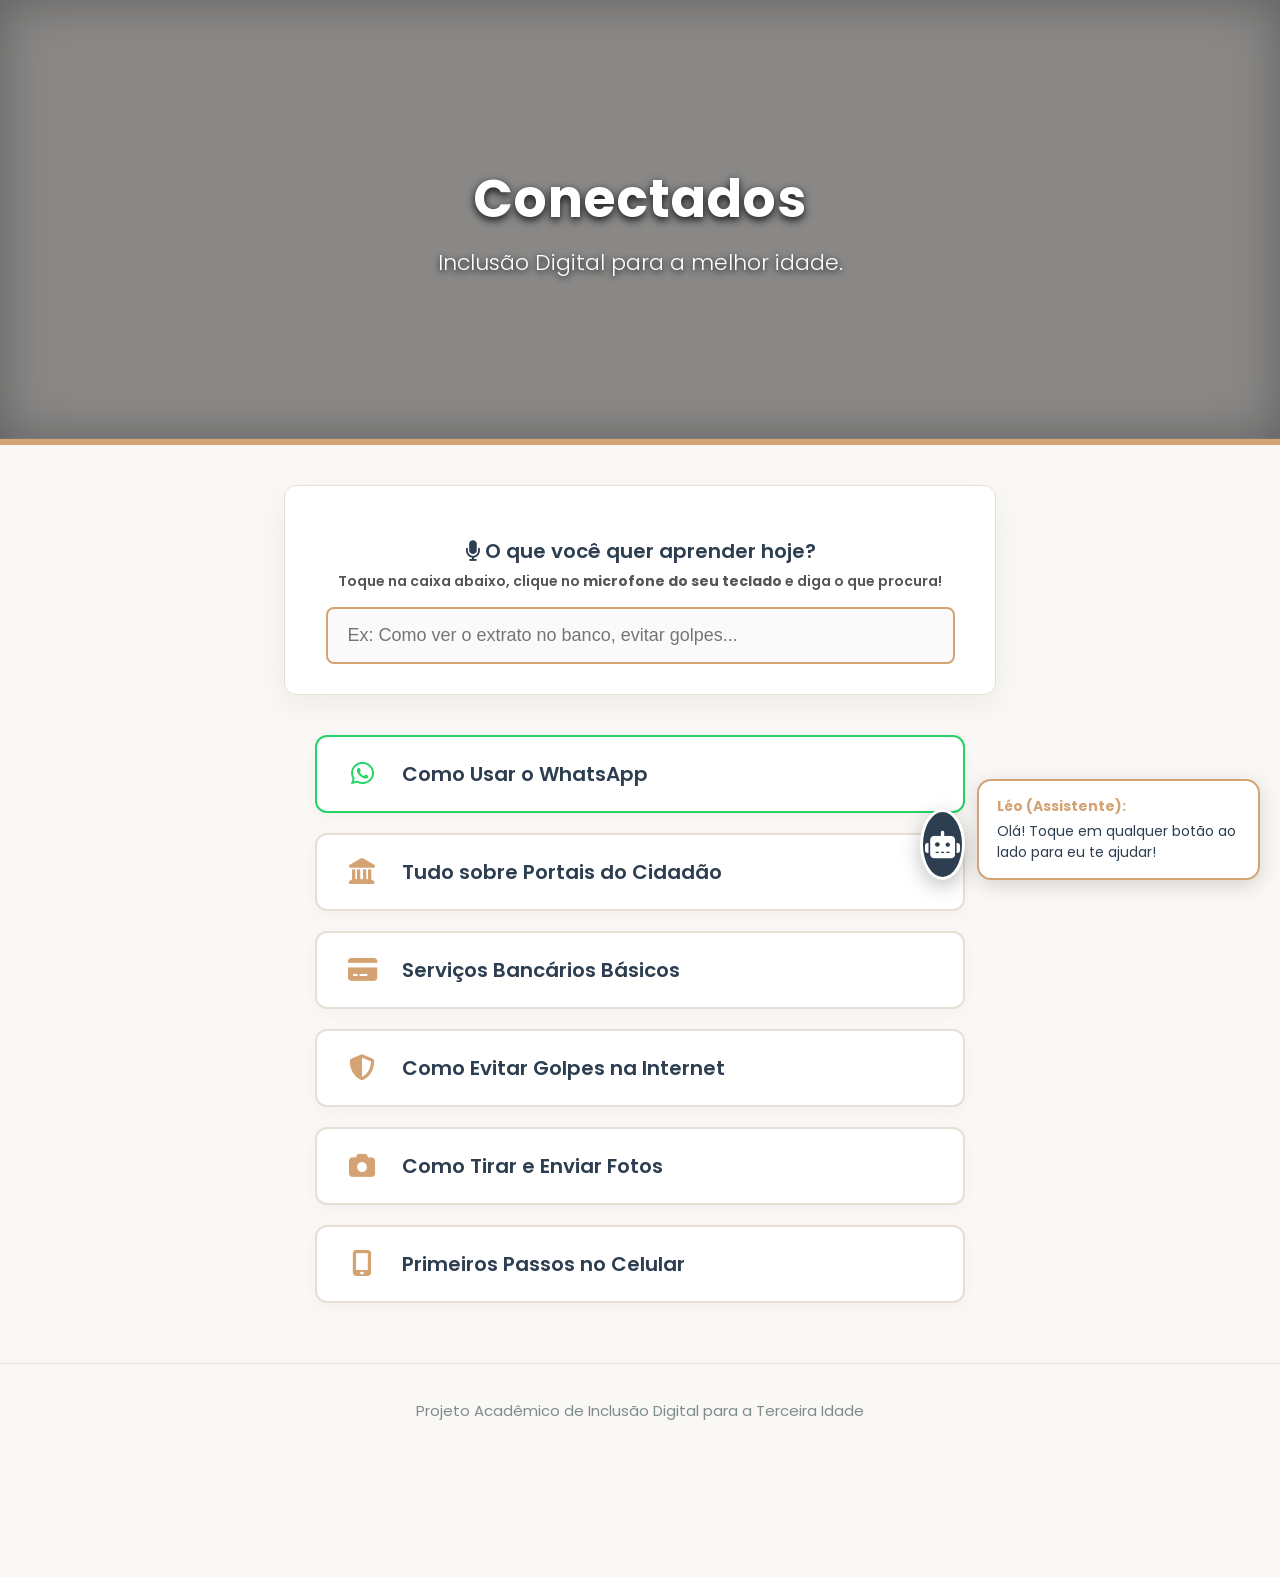
==== index.html @ 883dc1e7 "Add files via upload" ====
<!DOCTYPE html>
<html lang="pt-BR">
<head>
    <meta charset="UTF-8">
    <meta name="viewport" content="width=device-width, initial-scale=1.0">
    <title>Conectados - Portal de Inclusão Digital</title>
    <link rel="stylesheet" href="https://cdnjs.cloudflare.com/ajax/libs/font-awesome/6.4.0/css/all.min.css">
    <link rel="stylesheet" href="style.css">
</head>
<body>

    <!-- Banner Principal -->
    <header class="banner-topo">
        <h1>Conectados</h1>
        <p class="subtitle">Inclusão Digital para a melhor idade.</p>
    </header>

    <div class="search-box">
        <p><i class="fa-solid fa-microphone"></i> O que você quer aprender hoje?</p>
        <p style="font-size: 14px; color: #555; margin-top: -5px; margin-bottom: 15px;">
            Toque na caixa abaixo, clique no <b>microfone do seu teclado</b> e diga o que procura!
        </p>
        <input type="text" class="search-input" placeholder="Ex: Como ver o extrato no banco, evitar golpes...">
    </div>

    <div class="grid-buttons">
        <a href="#" class="btn btn-whatsapp" onclick="mudarFala('Excelente escolha! O WhatsApp é ótimo para conversar com a família.')"><i class="fa-brands fa-whatsapp fa-lg"></i> Como Usar o WhatsApp</a>
        <a href="#" class="btn" onclick="mudarFala('Aqui você aprende a acessar os portais do governo como Meu INSS e Gov.br!')"><i class="fa-solid fa-landmark"></i> Tudo sobre Portais do Cidadão</a>
        <a href="#" class="btn" onclick="mudarFala('Vamos ver como mexer no aplicativo do seu banco com total segurança!')"><i class="fa-solid fa-credit-card"></i> Serviços Bancários Básicos</a>
        <a href="#" class="btn" onclick="mudarFala('Muito importante! Aqui mostro como identificar e não cair em golpes.')"><i class="fa-solid fa-shield-halved"></i> Como Evitar Golpes na Internet</a>
        <a href="#" class="btn" onclick="mudarFala('Quer mandar fotos bonitas para os netos? Vou te ensinar rapidinho!')"><i class="fa-solid fa-camera"></i> Como Tirar e Enviar Fotos</a>
        <a href="#" class="btn" onclick="mudarFala('Está começando agora? Fique tranquilo, vamos do zero nas configurações!')"><i class="fa-solid fa-mobile-screen-button"></i> Primeiros Passos no Celular</a>
    </div>

    <div class="interactive-pet">
        <div class="pet-avatar"><i class="fa-solid fa-robot"></i></div>
        <div class="pet-speech">
            <strong>Léo (Assistente):</strong>
            <span id="textoFala">Olá! Toque em qualquer botão ao lado para eu te ajudar!</span>
        </div>
    </div>

    <footer>
        <p>Projeto Acadêmico de Inclusão Digital para a Terceira Idade</p>
    </footer>

    <script>
        function mudarFala(frase) {
            event.preventDefault(); 
            document.getElementById('textoFala').innerText = frase;
        }
    </script>
</body>
</html>
---- style.css ----
@import url('https://fonts.googleapis.com/css2?family=Poppins:wght@300;400;500;600;700&display=swap');

body {
    font-family: 'Poppins', sans-serif;
    background-color: #FAF8F5;
    color: #2C3E50;
    margin: 0;
    padding: 0;
    text-align: center;
    overflow-x: hidden;
    padding-bottom: 140px;
}

/* Banner com Fundo em CSS Direto da Nuvem (Bypass total do bloqueio do Edge) */
.banner-topo {
    background: linear-gradient(rgba(0, 0, 0, 0.45), rgba(0, 0, 0, 0.45)), url('https://images.unsplash.com/photo-1581579438747-1dc8d17ccce4?auto=format&fit=crop&w=1920&q=80');
    background-size: cover;
    background-position: center;
    color: white;
    padding: 160px 20px;
    border-bottom: 6px solid #D4A373;
    margin-bottom: 40px;
    box-shadow: inset 0 0 50px rgba(0,0,0,0.3);
    position: relative;
}

.banner-topo h1 {
    font-size: 52px;
    font-weight: 700;
    margin: 0 0 10px 0;
    letter-spacing: 1px;
    text-shadow: 0 3px 8px rgba(0,0,0,0.9);
}

.banner-topo p.subtitle {
    font-size: 22px;
    font-weight: 300;
    margin: 0 auto;
    max-width: 850px;
    line-height: 1.4;
    text-shadow: 0 2px 6px rgba(0,0,0,0.9);
}

/* Caixa de Busca */
.search-box {
    background: #ffffff;
    padding: 30px;
    border-radius: 12px;
    box-shadow: 0 10px 30px rgba(0, 0, 0, 0.05);
    margin: 0 auto 40px auto;
    max-width: 650px;
    border: 1px solid #E6DFD5;
}

.search-box p {
    font-size: 20px;
    font-weight: 600;
    color: #2C3E50;
    margin-bottom: 10px;
}

.search-input {
    width: 90%;
    padding: 16px 20px;
    font-size: 18px;
    border: 2px solid #D4A373;
    border-radius: 8px;
    outline: none;
    background-color: #FAFAFA;
}

/* Grade de Botões */
.grid-buttons {
    display: grid;
    grid-template-columns: 1fr;
    gap: 20px;
    max-width: 650px;
    margin: 0 auto;
    padding: 0 15px;
}

.btn {
    background-color: #ffffff;
    color: #2C3E50;
    padding: 22px 25px;
    font-size: 20px;
    font-weight: 600;
    border: 2px solid #E6DFD5;
    border-radius: 12px;
    cursor: pointer;
    box-shadow: 0 4px 15px rgba(0,0,0,0.03);
    text-decoration: none;
    display: flex;
    align-items: center;
    justify-content: flex-start;
    gap: 20px;
    text-align: left;
    transition: all 0.3s;
}

.btn i {
    font-size: 26px;
    color: #D4A373;
    width: 40px;
    text-align: center;
}

.btn:hover {
    background-color: #2C3E50;
    color: white;
    border-color: #2C3E50;
}

.btn-whatsapp {
    border-color: #25D366;
}
.btn-whatsapp i {
    color: #25D366;
}
.btn-whatsapp:hover {
    background-color: #25D366;
    color: white;
}

/* Assistente */
.interactive-pet {
    position: fixed;
    bottom: 20px;
    right: 20px;
    display: flex;
    align-items: flex-end;
    gap: 12px;
    z-index: 1000;
    max-width: 340px;
}

.pet-avatar {
    background: #2C3E50;
    color: white;
    font-size: 28px;
    width: 65px;
    height: 65px;
    border-radius: 50%;
    display: flex;
    align-items: center;
    justify-content: center;
    border: 3px solid #fff;
    box-shadow: 0 6px 20px rgba(0,0,0,0.25);
}

.pet-speech {
    background: white;
    border: 2px solid #D4A373;
    padding: 15px 18px;
    border-radius: 14px;
    box-shadow: 0 5px 20px rgba(0,0,0,0.15);
    text-align: left;
    font-size: 14px;
    color: #2C3E50;
}

.pet-speech strong {
    color: #D4A373;
    display: block;
    margin-bottom: 4px;
}

footer {
    margin-top: 60px;
    font-size: 15px;
    color: #7F8C8D;
    border-top: 1px solid #E6DFD5;
    padding-top: 20px;
}
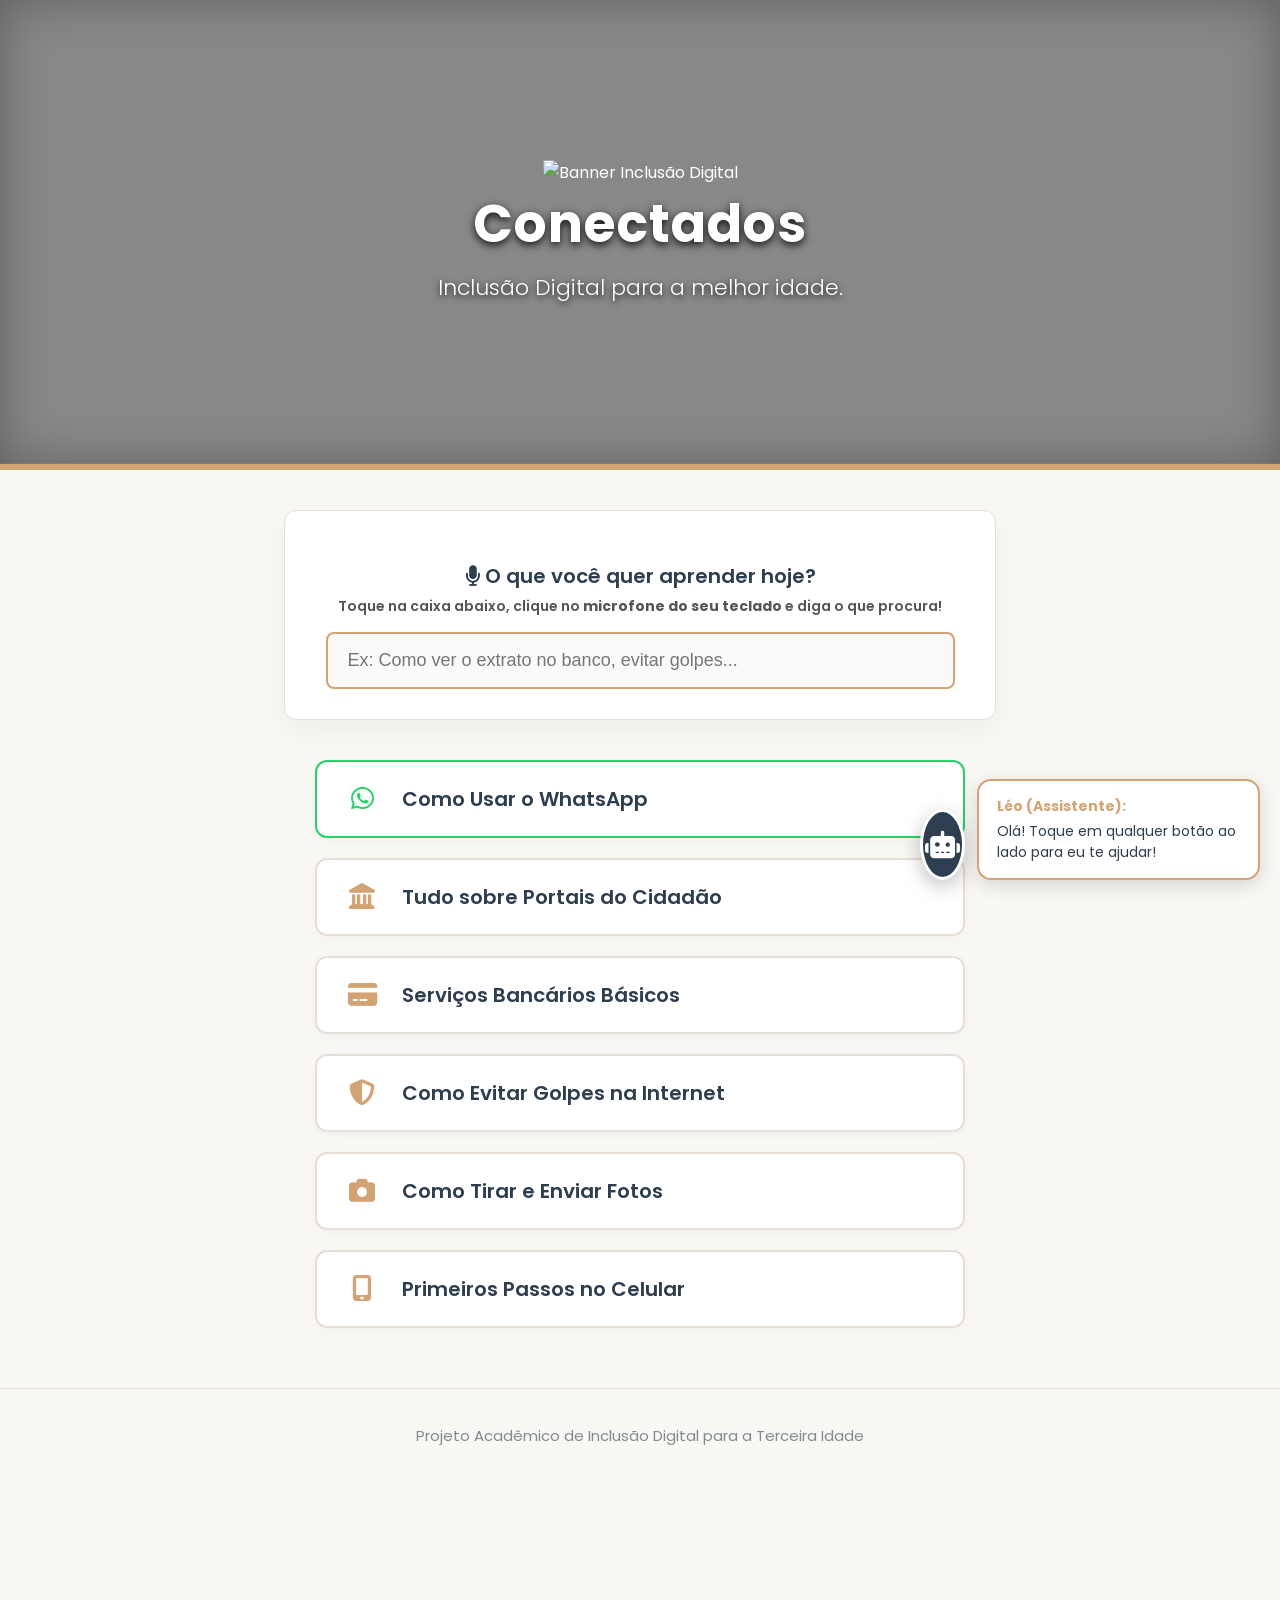
==== commit 98f874c8: "Update index.html" ====
--- a/index.html
+++ b/index.html
@@ -10,10 +10,13 @@
 <body>
 
     <!-- Banner Principal -->
-    <header class="banner-topo">
+<header class="banner-topo">
+    <img src="banner.png" alt="Banner Inclusão Digital" class="img-banner">
+    <div class="banner-texto">
         <h1>Conectados</h1>
         <p class="subtitle">Inclusão Digital para a melhor idade.</p>
-    </header>
+    </div>
+</header>
 
     <div class="search-box">
         <p><i class="fa-solid fa-microphone"></i> O que você quer aprender hoje?</p>
@@ -51,4 +54,4 @@
         }
     </script>
 </body>
-</html>+</html>
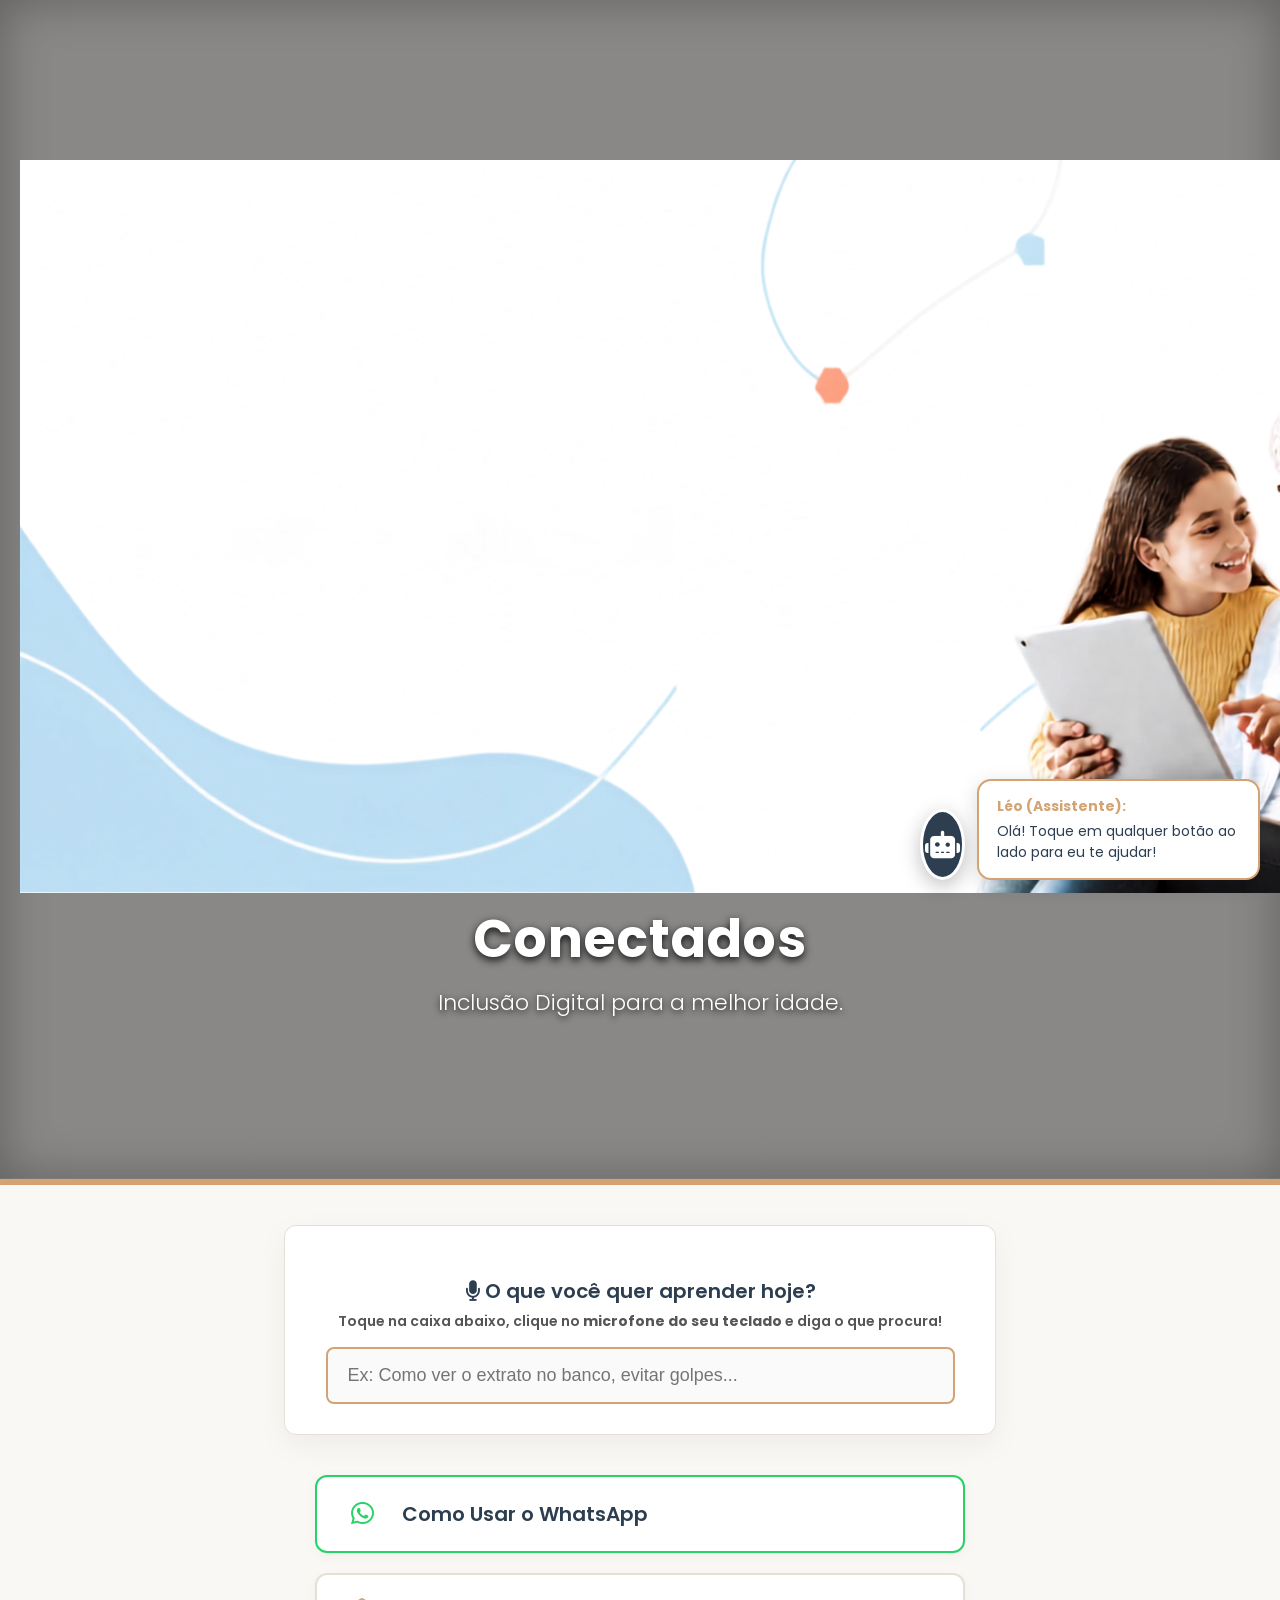
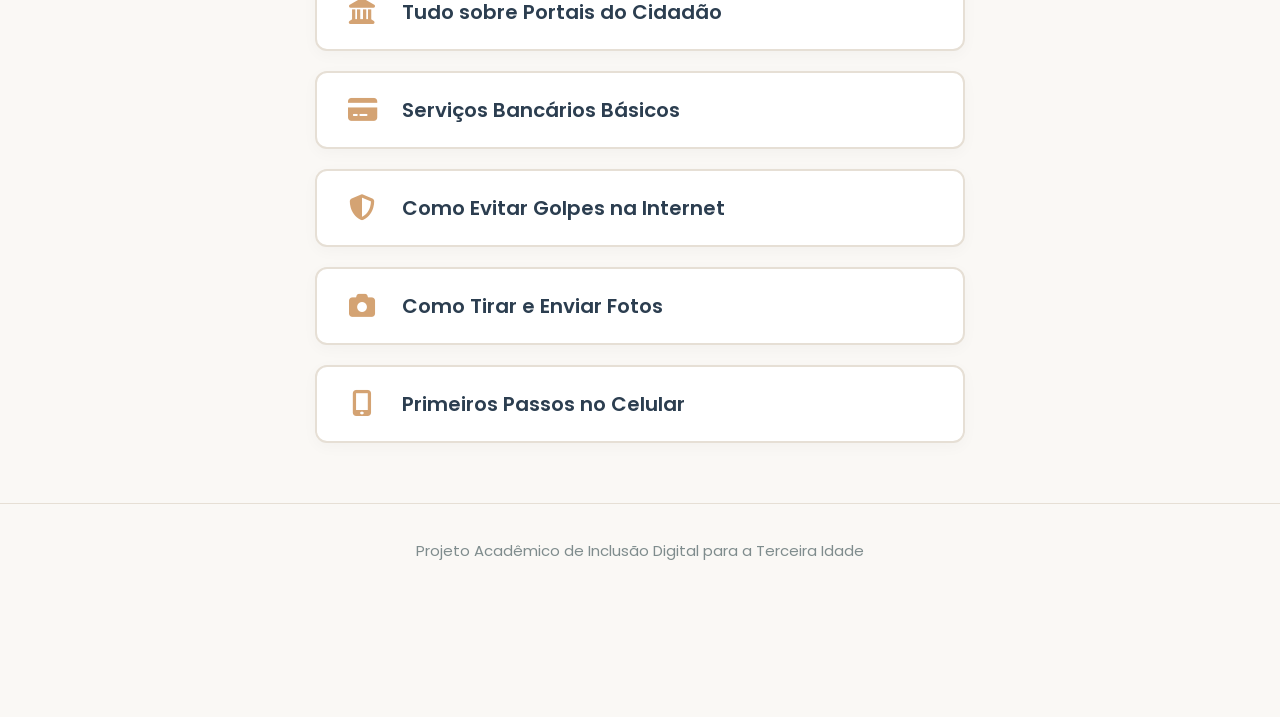
==== commit 9975473b: "Update index.html" ====
--- a/index.html
+++ b/index.html
@@ -11,7 +11,7 @@
 
     <!-- Banner Principal -->
 <header class="banner-topo">
-    <img src="banner.png" alt="Banner Inclusão Digital" class="img-banner">
+    <img src="banner-topo.png.png" alt="Banner Inclusão Digital" class="img-banner">
     <div class="banner-texto">
         <h1>Conectados</h1>
         <p class="subtitle">Inclusão Digital para a melhor idade.</p>
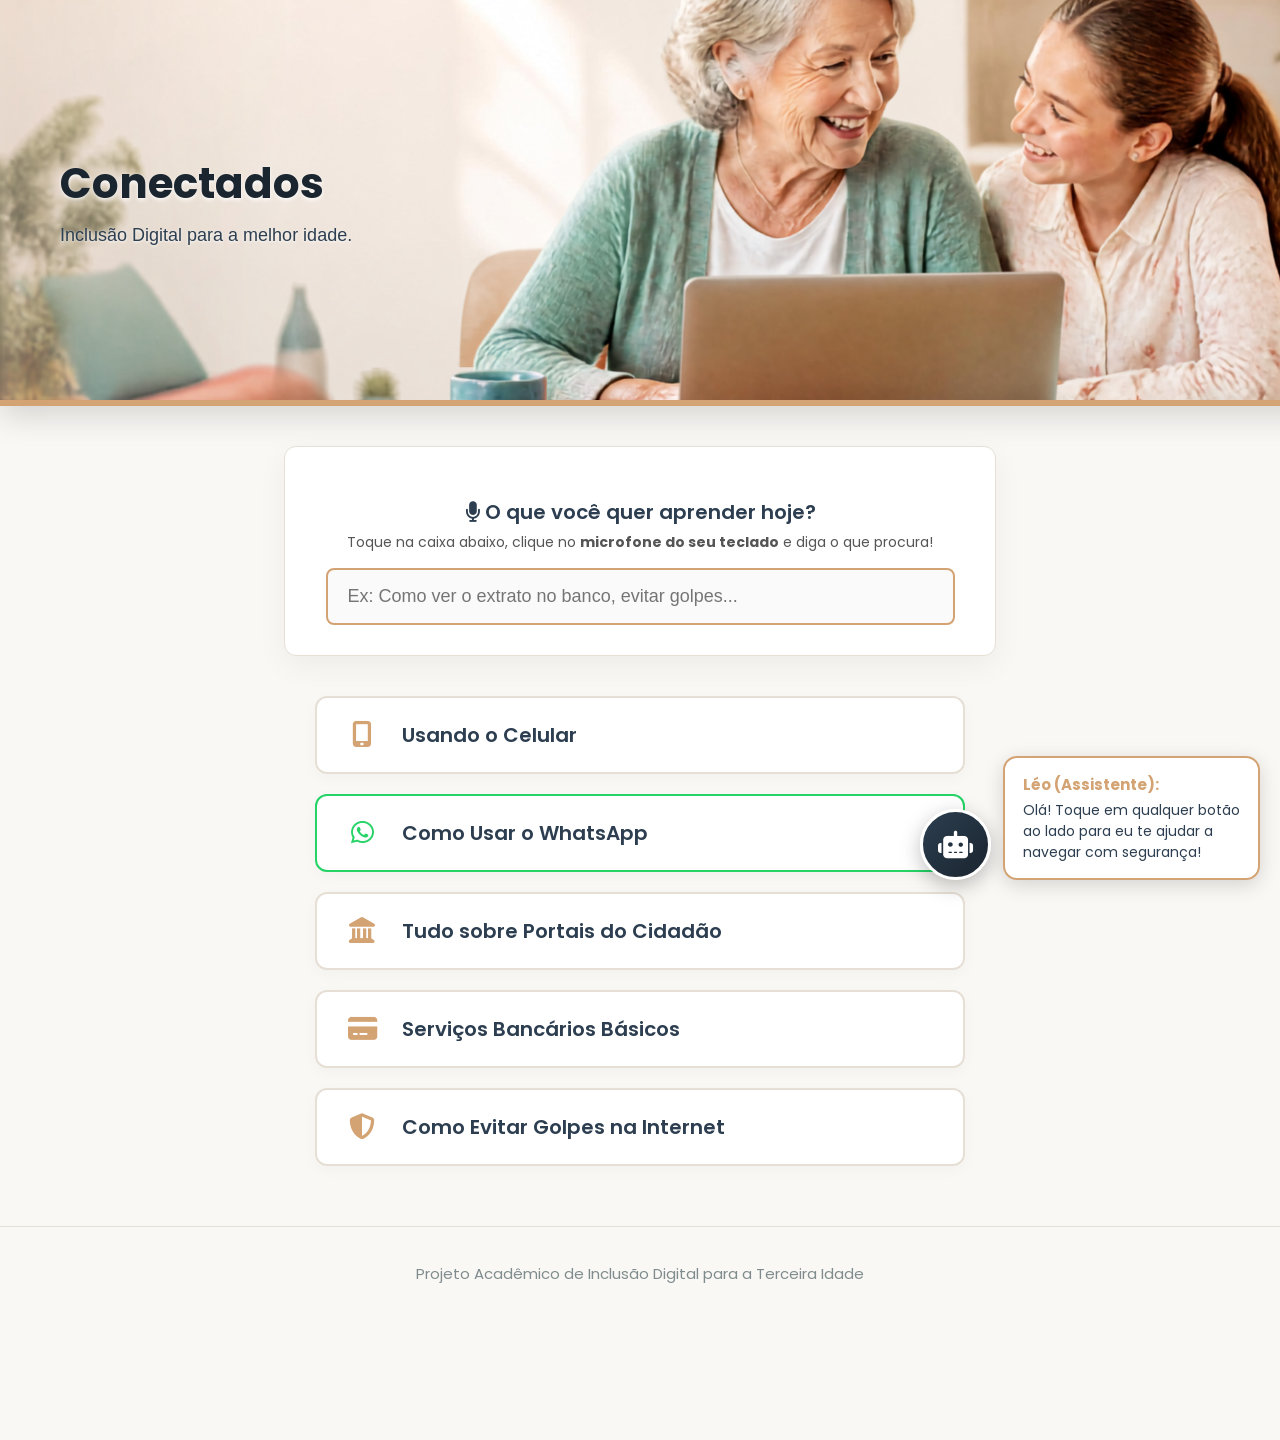
==== commit da24a67d: "Add files via upload" ====
--- a/index.html
+++ b/index.html
@@ -4,42 +4,47 @@
     <meta charset="UTF-8">
     <meta name="viewport" content="width=device-width, initial-scale=1.0">
     <title>Conectados - Portal de Inclusão Digital</title>
+    <!-- Ícones -->
     <link rel="stylesheet" href="https://cdnjs.cloudflare.com/ajax/libs/font-awesome/6.4.0/css/all.min.css">
+    <!-- Conectando o arquivo CSS separado -->
     <link rel="stylesheet" href="style.css">
 </head>
 <body>
 
-    <!-- Banner Principal -->
-<header class="banner-topo">
-    <img src="banner-topo.png.png" alt="Banner Inclusão Digital" class="img-banner">
-    <div class="banner-texto">
-        <h1>Conectados</h1>
-        <p class="subtitle">Inclusão Digital para a melhor idade.</p>
-    </div>
-</header>
+    <!-- Banner com Imagem de Fundo e Texto na Esquerda -->
+    <header class="banner-topo">
+        <div class="banner-texto">
+            <h1>Conectados</h1>
+            <p class="subtitle">Inclusão Digital para a melhor idade.</p>
+        </div>
+    </header>
 
+    <!-- Área de Busca / Dica do Microfone para a Terceira Idade -->
     <div class="search-box">
         <p><i class="fa-solid fa-microphone"></i> O que você quer aprender hoje?</p>
-        <p style="font-size: 14px; color: #555; margin-top: -5px; margin-bottom: 15px;">
+        <p style="font-size: 14px; font-weight: normal; color: #555; margin-top: -5px; margin-bottom: 15px;">
             Toque na caixa abaixo, clique no <b>microfone do seu teclado</b> e diga o que procura!
         </p>
         <input type="text" class="search-input" placeholder="Ex: Como ver o extrato no banco, evitar golpes...">
     </div>
 
+    <!-- Botões Principais de Conteúdo (Com a inversão solicitada) -->
     <div class="grid-buttons">
-        <a href="#" class="btn btn-whatsapp" onclick="mudarFala('Excelente escolha! O WhatsApp é ótimo para conversar com a família.')"><i class="fa-brands fa-whatsapp fa-lg"></i> Como Usar o WhatsApp</a>
-        <a href="#" class="btn" onclick="mudarFala('Aqui você aprende a acessar os portais do governo como Meu INSS e Gov.br!')"><i class="fa-solid fa-landmark"></i> Tudo sobre Portais do Cidadão</a>
-        <a href="#" class="btn" onclick="mudarFala('Vamos ver como mexer no aplicativo do seu banco com total segurança!')"><i class="fa-solid fa-credit-card"></i> Serviços Bancários Básicos</a>
-        <a href="#" class="btn" onclick="mudarFala('Muito importante! Aqui mostro como identificar e não cair em golpes.')"><i class="fa-solid fa-shield-halved"></i> Como Evitar Golpes na Internet</a>
-        <a href="#" class="btn" onclick="mudarFala('Quer mandar fotos bonitas para os netos? Vou te ensinar rapidinho!')"><i class="fa-solid fa-camera"></i> Como Tirar e Enviar Fotos</a>
-        <a href="#" class="btn" onclick="mudarFala('Está começando agora? Fique tranquilo, vamos do zero nas configurações!')"><i class="fa-solid fa-mobile-screen-button"></i> Primeiros Passos no Celular</a>
+        <a href="#" class="btn" onclick="mudarFala('Está começando agora? Fique tranquilo, vamos do zero nas configurações do celular (incluindo como tirar e enviar fotos)!')"><i class="fa-solid fa-mobile-screen-button"></i> Usando o Celular</a>
+        <a href="#" class="btn btn-whatsapp" onclick="mudarFala('Excelente escolha! O WhatsApp é ótimo para conversar com a família. Clique para ver o passo a passo!')"><i class="fa-brands fa-whatsapp fa-lg"></i> Como Usar o WhatsApp</a>
+        <a href="#" class="btn" onclick="mudarFala('Aqui você aprende a acessar os portais do governo como Meu INSS e Gov.br de forma simples!')"><i class="fa-solid fa-landmark"></i> Tudo sobre Portais do Cidadão</a>
+        <a href="#" class="btn" onclick="mudarFala('Vamos ver como mexer no aplicativo do seu banco, ver extratos e fazer Pix com total segurança!')"><i class="fa-solid fa-credit-card"></i> Serviços Bancários Básicos</a>
+        <a href="#" class="btn" onclick="mudarFala('Muito importante! Aqui mostro como identificar e não cair em golpes na internet.')"><i class="fa-solid fa-shield-halved"></i> Como Evitar Golpes na Internet</a>
     </div>
 
-    <div class="interactive-pet">
-        <div class="pet-avatar"><i class="fa-solid fa-robot"></i></div>
+    <!-- Assistente Virtual Interativo Flutuante (Léo) -->
+    <div class="interactive-pet" id="petAssistant">
+        <div class="pet-avatar" onclick="mudarFala('Estou aqui te acompanhando! Toque em qualquer botão acima para começarmos.')">
+            <i class="fa-solid fa-robot"></i>
+        </div>
         <div class="pet-speech">
             <strong>Léo (Assistente):</strong>
-            <span id="textoFala">Olá! Toque em qualquer botão ao lado para eu te ajudar!</span>
+            <span id="textoFala">Olá! Toque em qualquer botão ao lado para eu te ajudar a navegar com segurança!</span>
         </div>
     </div>
 
@@ -47,11 +52,13 @@
         <p>Projeto Acadêmico de Inclusão Digital para a Terceira Idade</p>
     </footer>
 
+    <!-- Script JavaScript -->
     <script>
         function mudarFala(frase) {
             event.preventDefault(); 
             document.getElementById('textoFala').innerText = frase;
         }
     </script>
+
 </body>
-</html>
+</html>
--- a/style.css
+++ b/style.css
@@ -1,5 +1,7 @@
+/* Importando uma fonte moderna e elegante */
 @import url('https://fonts.googleapis.com/css2?family=Poppins:wght@300;400;500;600;700&display=swap');
 
+/* Estilos Gerais */
 body {
     font-family: 'Poppins', sans-serif;
     background-color: #FAF8F5;
@@ -11,37 +13,48 @@
     padding-bottom: 140px;
 }
 
-/* Banner com Fundo em CSS Direto da Nuvem (Bypass total do bloqueio do Edge) */
+/* Estilo do Banner com Imagem de Fundo e Texto na Esquerda */
 .banner-topo {
-    background: linear-gradient(rgba(0, 0, 0, 0.45), rgba(0, 0, 0, 0.45)), url('https://images.unsplash.com/photo-1581579438747-1dc8d17ccce4?auto=format&fit=crop&w=1920&q=80');
+    position: relative;
+    width: 100%;
+    height: 400px;
+    background-image: url('banner-topo.png'); /* Certifique-se de que sua imagem se chama exatamente banner.png */
     background-size: cover;
     background-position: center;
-    color: white;
-    padding: 160px 20px;
+    background-repeat: no-repeat;
     border-bottom: 6px solid #D4A373;
     margin-bottom: 40px;
-    box-shadow: inset 0 0 50px rgba(0,0,0,0.3);
-    position: relative;
-}
-
-.banner-topo h1 {
-    font-size: 52px;
+    box-shadow: 0 10px 30px rgba(0,0,0,0.15);
+    display: flex;
+    align-items: center; /* Centraliza verticalmente na altura do banner */
+    justify-content: flex-start; /* Joga o conteúdo para a esquerda */
+    padding-left: 60px; /* Afasta o texto da bordinha esquerda do monitor */
+}
+
+.banner-texto {
+    text-align: left; /* Alinha o texto à esquerda */
+    max-width: 480px; /* Limita a largura para caber perfeitamente no espaço vazio */
+    z-index: 2;
+}
+
+.banner-texto h1 {
+    font-size: 42px; /* Tamanho menor e ideal */
     font-weight: 700;
-    margin: 0 0 10px 0;
-    letter-spacing: 1px;
-    text-shadow: 0 3px 8px rgba(0,0,0,0.9);
-}
-
-.banner-topo p.subtitle {
-    font-size: 22px;
-    font-weight: 300;
-    margin: 0 auto;
-    max-width: 850px;
+    margin: 0 0 8px 0;
+    color: #1A252F; /* Cor escura para destacar bem no fundo claro */
+    text-shadow: 0 2px 4px rgba(255,255,255,0.9); /* Sombra suave para legibilidade */
+}
+
+.banner-texto p.subtitle {
+    font-size: 18px; /* Subtítulo proporcional */
+    font-weight: 500;
+    margin: 0;
     line-height: 1.4;
-    text-shadow: 0 2px 6px rgba(0,0,0,0.9);
-}
-
-/* Caixa de Busca */
+    color: #2C3E50;
+    text-shadow: 0 1px 3px rgba(255,255,255,0.9);
+}
+
+/* Caixa de Busca com Estilo Flutuante Limpo */
 .search-box {
     background: #ffffff;
     padding: 30px;
@@ -67,9 +80,16 @@
     border-radius: 8px;
     outline: none;
     background-color: #FAFAFA;
-}
-
-/* Grade de Botões */
+    transition: all 0.3s;
+}
+
+.search-input:focus {
+    border-color: #004080;
+    background-color: #fff;
+    box-shadow: 0 0 8px rgba(0, 64, 128, 0.15);
+}
+
+/* Grade de Botões Estilo "Cards" Modernos */
 .grid-buttons {
     display: grid;
     grid-template-columns: 1fr;
@@ -94,8 +114,8 @@
     align-items: center;
     justify-content: flex-start;
     gap: 20px;
+    transition: all 0.3s ease;
     text-align: left;
-    transition: all 0.3s;
 }
 
 .btn i {
@@ -109,20 +129,30 @@
     background-color: #2C3E50;
     color: white;
     border-color: #2C3E50;
-}
-
+    transform: translateY(-3px);
+    box-shadow: 0 8px 20px rgba(0,0,0,0.1);
+}
+
+.btn:hover i {
+    color: #ffffff;
+}
+
+/* Destaque especial para o WhatsApp */
 .btn-whatsapp {
     border-color: #25D366;
 }
+
 .btn-whatsapp i {
     color: #25D366;
 }
+
 .btn-whatsapp:hover {
     background-color: #25D366;
     color: white;
-}
-
-/* Assistente */
+    border-color: #25D366;
+}
+
+/* Assistente Virtual Interativo Flutuante (Léo) */
 .interactive-pet {
     position: fixed;
     bottom: 20px;
@@ -132,10 +162,16 @@
     gap: 12px;
     z-index: 1000;
     max-width: 340px;
+    animation: bouncePet 2s infinite ease-in-out;
+}
+
+@keyframes bouncePet {
+    0%, 100% { transform: translateY(0); }
+    50% { transform: translateY(-6px); }
 }
 
 .pet-avatar {
-    background: #2C3E50;
+    background: linear-gradient(135deg, #2C3E50, #1A252F);
     color: white;
     font-size: 28px;
     width: 65px;
@@ -144,8 +180,10 @@
     display: flex;
     align-items: center;
     justify-content: center;
+    box-shadow: 0 6px 20px rgba(0,0,0,0.25);
     border: 3px solid #fff;
-    box-shadow: 0 6px 20px rgba(0,0,0,0.25);
+    flex-shrink: 0;
+    cursor: pointer;
 }
 
 .pet-speech {
@@ -157,18 +195,55 @@
     text-align: left;
     font-size: 14px;
     color: #2C3E50;
+    position: relative;
 }
 
 .pet-speech strong {
     color: #D4A373;
     display: block;
     margin-bottom: 4px;
-}
-
+    font-size: 15px;
+}
+
+/* Rodapé */
 footer {
     margin-top: 60px;
     font-size: 15px;
     color: #7F8C8D;
     border-top: 1px solid #E6DFD5;
     padding-top: 20px;
+}
+
+/* Responsividade Automática para Celulares */
+@media (max-width: 768px) {
+    .banner-topo {
+        height: 280px;
+        padding-left: 20px;
+        justify-content: center;
+        text-align: center;
+    }
+    .banner-texto {
+        text-align: center;
+        max-width: 90%;
+    }
+    .banner-texto h1 {
+        font-size: 32px;
+    }
+    .banner-texto p.subtitle {
+        font-size: 15px;
+    }
+    .search-box {
+        padding: 20px;
+        margin: 0 15px 30px 15px;
+    }
+    .search-input {
+        width: 100%;
+        font-size: 16px;
+    }
+    .interactive-pet {
+        left: 15px;
+        right: 15px;
+        max-width: 100%;
+        bottom: 10px;
+    }
 }
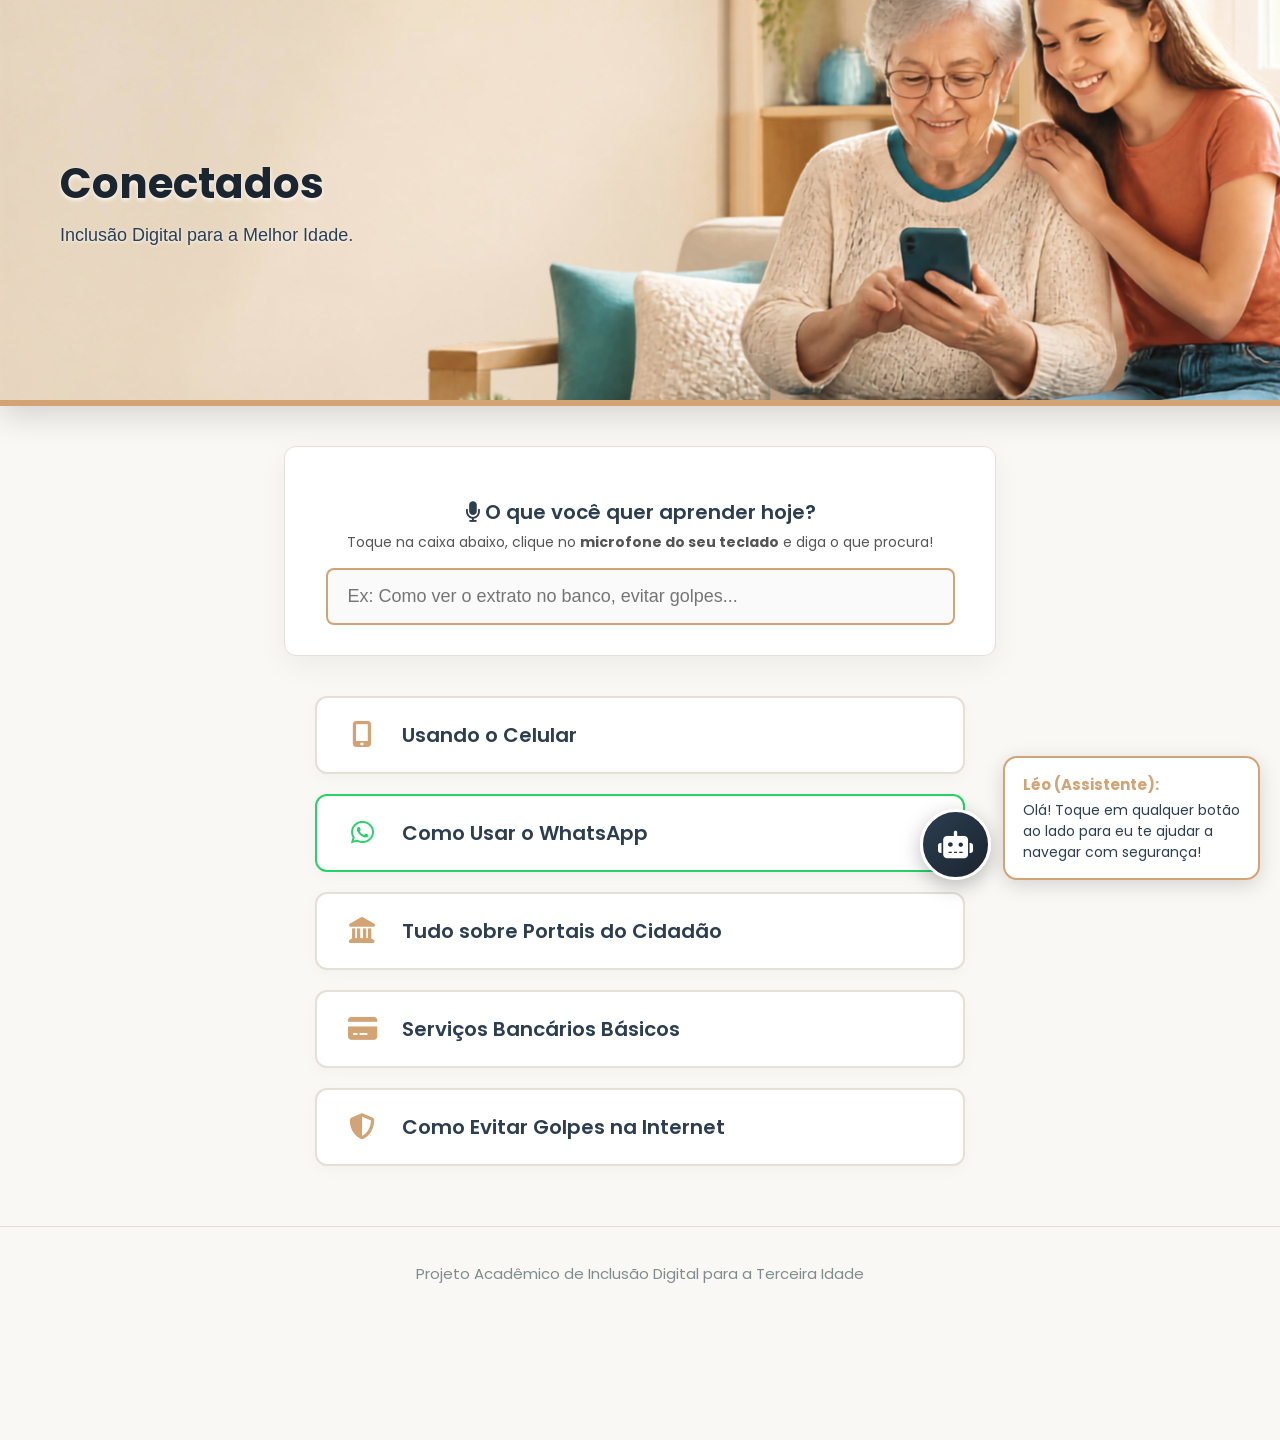
==== commit 731c48ca: "Add files via upload" ====
--- a/index.html
+++ b/index.html
@@ -15,7 +15,7 @@
     <header class="banner-topo">
         <div class="banner-texto">
             <h1>Conectados</h1>
-            <p class="subtitle">Inclusão Digital para a melhor idade.</p>
+            <p class="subtitle">Inclusão Digital para a Melhor Idade.</p>
         </div>
     </header>
 
@@ -30,8 +30,8 @@
 
     <!-- Botões Principais de Conteúdo (Com a inversão solicitada) -->
     <div class="grid-buttons">
-        <a href="#" class="btn" onclick="mudarFala('Está começando agora? Fique tranquilo, vamos do zero nas configurações do celular (incluindo como tirar e enviar fotos)!')"><i class="fa-solid fa-mobile-screen-button"></i> Usando o Celular</a>
-        <a href="#" class="btn btn-whatsapp" onclick="mudarFala('Excelente escolha! O WhatsApp é ótimo para conversar com a família. Clique para ver o passo a passo!')"><i class="fa-brands fa-whatsapp fa-lg"></i> Como Usar o WhatsApp</a>
+        <a href="celular.html" class="btn"><i class="fa-solid fa-mobile-screen-button"></i> Usando o Celular</a>
+<a href="whatsapp.html" class="btn btn-whatsapp"><i class="fa-brands fa-whatsapp fa-lg"></i> Como Usar o WhatsApp</a>
         <a href="#" class="btn" onclick="mudarFala('Aqui você aprende a acessar os portais do governo como Meu INSS e Gov.br de forma simples!')"><i class="fa-solid fa-landmark"></i> Tudo sobre Portais do Cidadão</a>
         <a href="#" class="btn" onclick="mudarFala('Vamos ver como mexer no aplicativo do seu banco, ver extratos e fazer Pix com total segurança!')"><i class="fa-solid fa-credit-card"></i> Serviços Bancários Básicos</a>
         <a href="#" class="btn" onclick="mudarFala('Muito importante! Aqui mostro como identificar e não cair em golpes na internet.')"><i class="fa-solid fa-shield-halved"></i> Como Evitar Golpes na Internet</a>
--- a/style.css
+++ b/style.css
@@ -246,4 +246,74 @@
         max-width: 100%;
         bottom: 10px;
     }
+}
+
+
+/* --- ESTILOS DA TELA FLUTUANTE (MODAL) --- */
+
+.botao-topo-flutuante {
+    position: fixed;
+    bottom: 20px;
+    left: 20px;
+    background-color: #004080;
+    color: white;
+    border: none;
+    border-radius: 5050px; /* Deixa redondo/oval */
+    width: 55px;
+    height: 55px;
+    font-size: 22px;
+    display: flex;
+    justify-content: center;
+    align-items: center;
+    box-shadow: 0 4px 10px rgba(0,0,0,0.3);
+    cursor: pointer;
+    z-index: 998; /* Fica acima do conteúdo, mas abaixo dos modais */
+    transition: background-color 0.3s;
+}
+
+.botao-topo-flutuante:hover {
+    background-color: #002B5B;
+}
+
+
+.modal-fundo {
+    display: none; /* Fica escondido até alguém clicar */
+    position: fixed;
+    top: 0; 
+    left: 0; 
+    width: 100%; 
+    height: 100%;
+    background-color: rgba(0, 0, 0, 0.6); /* Fundo escurecido suave */
+    z-index: 999;
+    justify-content: center;
+    align-items: center;
+    padding: 15px;
+}
+
+.modal-conteudo {
+    background-color: #fff;
+    padding: 25px;
+    border-radius: 12px;
+    max-width: 600px;
+    width: 100%;
+    max-height: 85vh;
+    overflow-y: auto; /* Permite rolar a tela se o texto for grande */
+    box-shadow: 0 5px 15px rgba(0,0,0,0.3);
+    text-align: left;
+    position: relative;
+}
+
+.botao-fechar {
+    background-color: #e74c3c;
+    color: white;
+    border: none;
+    padding: 10px 20px;
+    font-size: 16px;
+    border-radius: 6px;
+    cursor: pointer;
+    margin-top: 20px;
+    font-weight: bold;
+    display: block;
+    width: 100%;
+    text-align: center;
 }
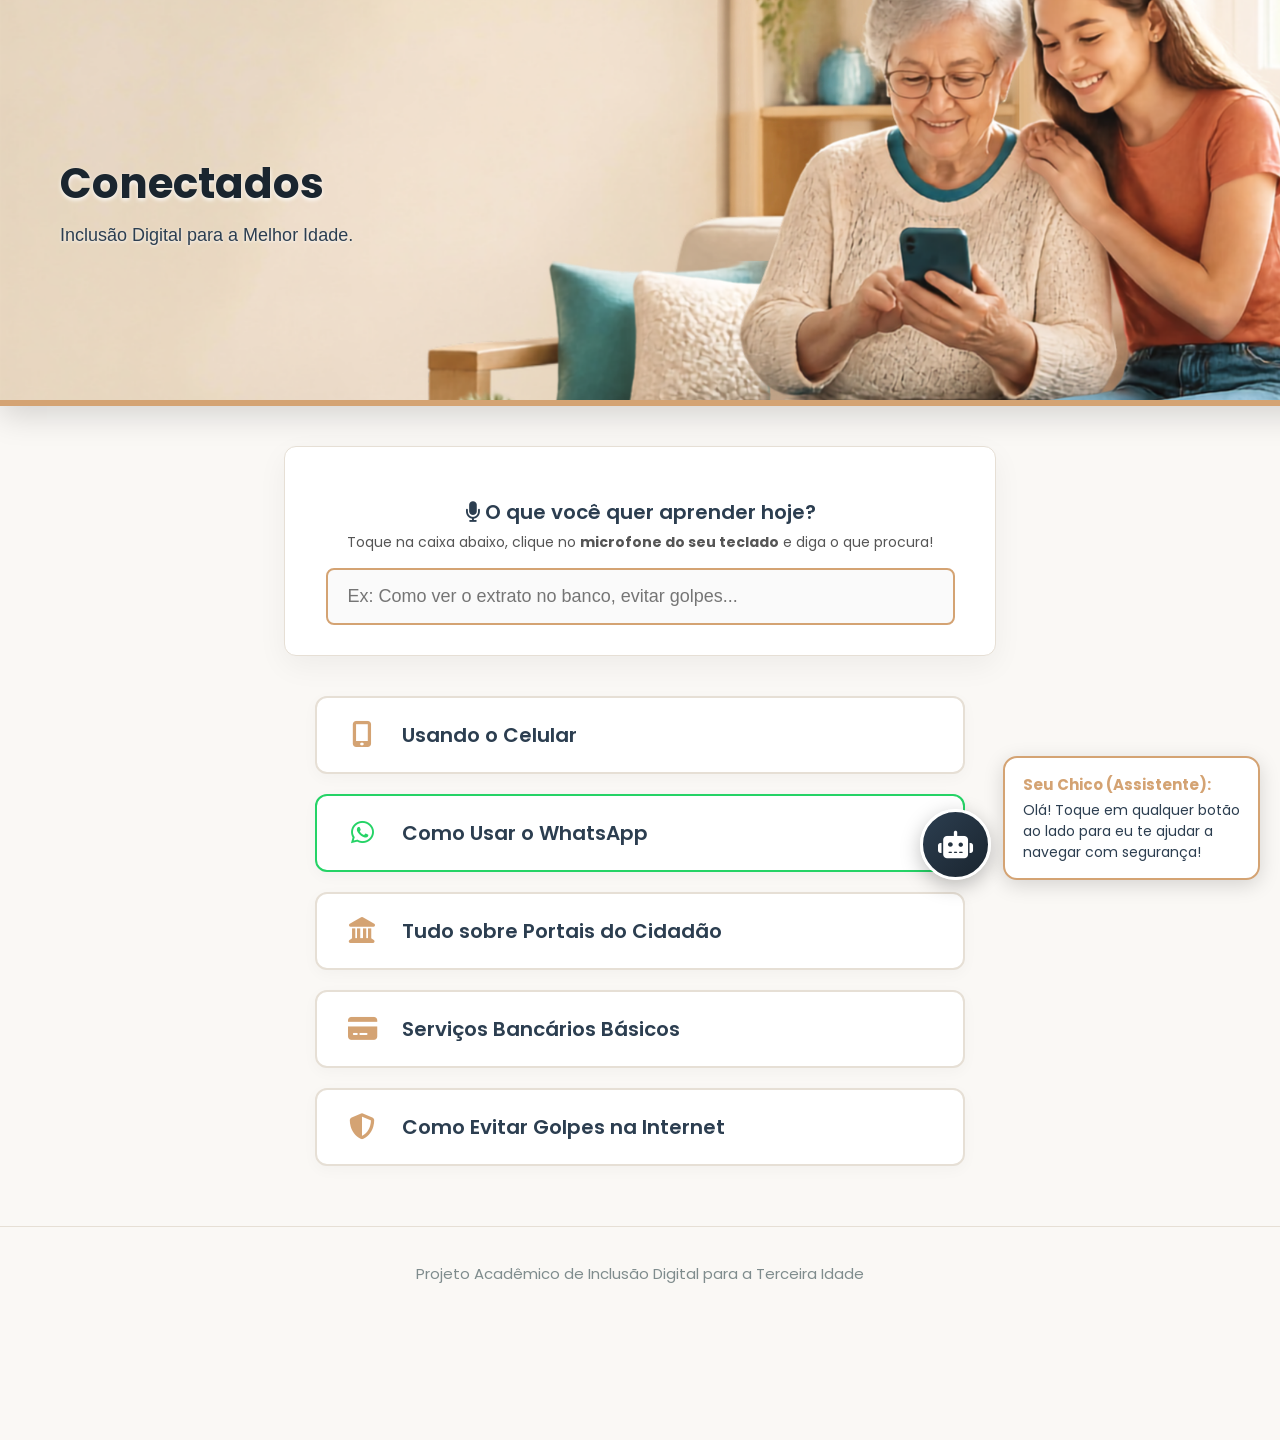
==== commit 794bd6c4: "Update index.html" ====
--- a/index.html
+++ b/index.html
@@ -7,7 +7,7 @@
     <!-- Ícones -->
     <link rel="stylesheet" href="https://cdnjs.cloudflare.com/ajax/libs/font-awesome/6.4.0/css/all.min.css">
     <!-- Conectando o arquivo CSS separado -->
-    <link rel="stylesheet" href="style.css">
+    <link rel="stylesheet" href="./style.css">
 </head>
 <body>
 
@@ -30,8 +30,8 @@
 
     <!-- Botões Principais de Conteúdo (Com a inversão solicitada) -->
     <div class="grid-buttons">
-        <a href="celular.html" class="btn"><i class="fa-solid fa-mobile-screen-button"></i> Usando o Celular</a>
-<a href="whatsapp.html" class="btn btn-whatsapp"><i class="fa-brands fa-whatsapp fa-lg"></i> Como Usar o WhatsApp</a>
+        <a href="./celular.html" class="btn"><i class="fa-solid fa-mobile-screen-button"></i> Usando o Celular</a>
+<a href="./whatsapp.html" class="btn btn-whatsapp"><i class="fa-brands fa-whatsapp fa-lg"></i> Como Usar o WhatsApp</a>
         <a href="#" class="btn" onclick="mudarFala('Aqui você aprende a acessar os portais do governo como Meu INSS e Gov.br de forma simples!')"><i class="fa-solid fa-landmark"></i> Tudo sobre Portais do Cidadão</a>
         <a href="#" class="btn" onclick="mudarFala('Vamos ver como mexer no aplicativo do seu banco, ver extratos e fazer Pix com total segurança!')"><i class="fa-solid fa-credit-card"></i> Serviços Bancários Básicos</a>
         <a href="#" class="btn" onclick="mudarFala('Muito importante! Aqui mostro como identificar e não cair em golpes na internet.')"><i class="fa-solid fa-shield-halved"></i> Como Evitar Golpes na Internet</a>
@@ -43,7 +43,7 @@
             <i class="fa-solid fa-robot"></i>
         </div>
         <div class="pet-speech">
-            <strong>Léo (Assistente):</strong>
+            <strong>Seu Chico (Assistente):</strong>
             <span id="textoFala">Olá! Toque em qualquer botão ao lado para eu te ajudar a navegar com segurança!</span>
         </div>
     </div>
@@ -61,4 +61,4 @@
     </script>
 
 </body>
-</html>+</html>
